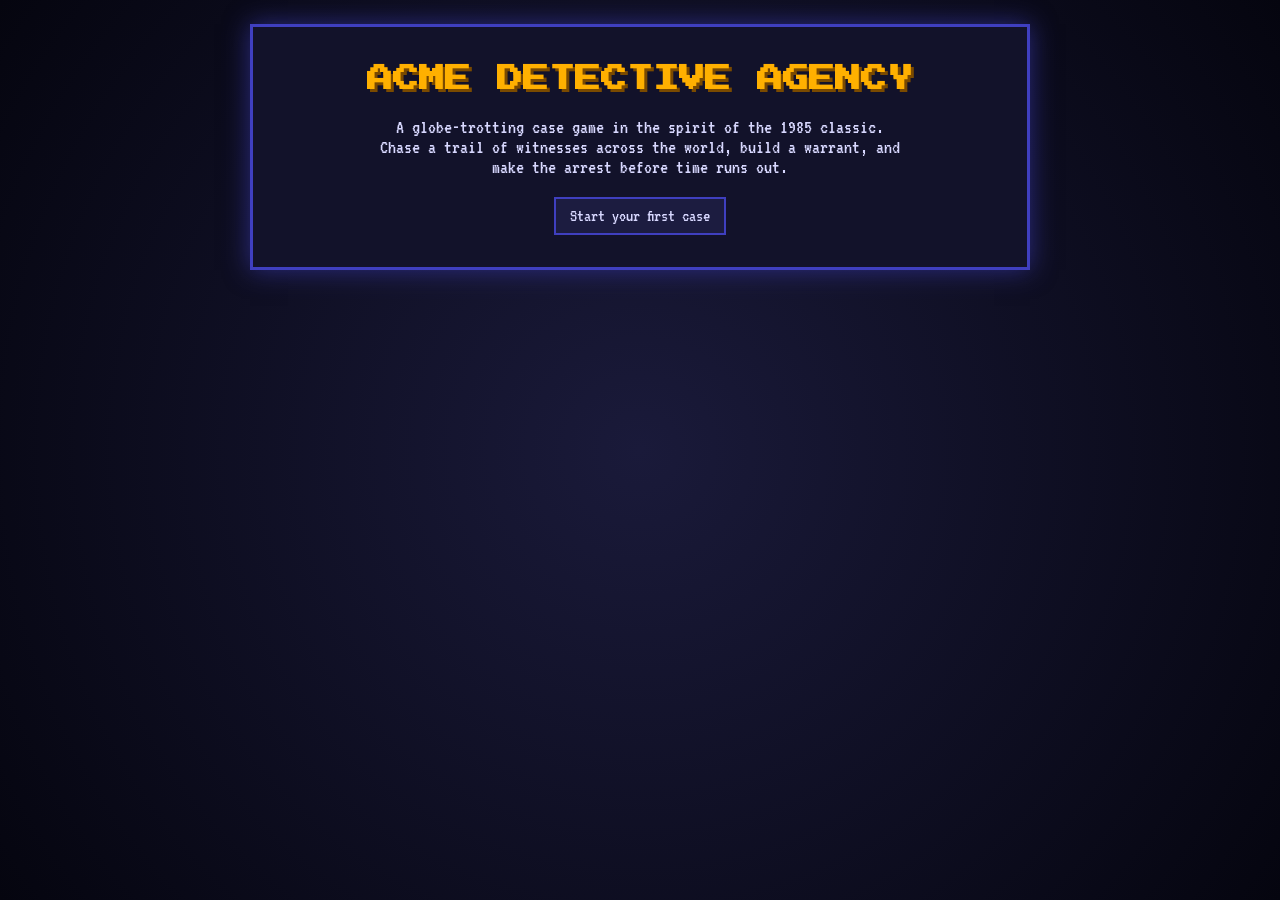
==== carmen-sandiego/index.html @ 9ad2fa1a "Add browser recreation of Where in the World is Carmen Sandiego? Reimplements the 1985 Broderbund ga" ====
<!DOCTYPE html>
<html lang="en">
<head>
<meta charset="UTF-8">
<meta name="viewport" content="width=device-width, initial-scale=1.0">
<title>Where in the World? — A Carmen Sandiego-style Case Game</title>
<link rel="stylesheet" href="style.css">
</head>
<body>
  <div id="app">
    <div id="titlecard" class="titlecard">
      <h1>ACME DETECTIVE AGENCY</h1>
      <p>A globe-trotting case game in the spirit of the 1985 classic.<br>
      Chase a trail of witnesses across the world, build a warrant, and<br>
      make the arrest before time runs out.</p>
      <button onclick="newGame()">Start your first case</button>
    </div>
    <div id="screen"></div>
  </div>

  <script src="data.js"></script>
  <script src="game.js"></script>
</body>
</html>
---- carmen-sandiego/style.css ----
@import url('https://fonts.googleapis.com/css2?family=Press+Start+2P&family=VT323&display=swap');

:root {
  --bg: #0b0b1a;
  --panel: #12122a;
  --border: #3f3fbf;
  --amber: #ffb000;
  --green: #33ff66;
  --red: #ff4d4d;
  --text: #d8d8ff;
}

* { box-sizing: border-box; }

body {
  margin: 0;
  min-height: 100vh;
  background: radial-gradient(circle at center, #1a1a3a 0%, #05050f 100%);
  color: var(--text);
  font-family: 'VT323', monospace;
  font-size: 20px;
  display: flex;
  justify-content: center;
  padding: 24px 12px;
}

#app {
  width: 100%;
  max-width: 780px;
}

#app.hidden { display: none; }

.titlecard {
  text-align: center;
  border: 3px solid var(--border);
  background: var(--panel);
  padding: 32px 20px;
  box-shadow: 0 0 24px rgba(63,63,191,0.6);
}

.titlecard h1 {
  font-family: 'Press Start 2P', monospace;
  font-size: 26px;
  color: var(--amber);
  text-shadow: 3px 3px 0 #7a4a00;
  line-height: 1.6;
  margin: 0 0 16px;
}

.titlecard p {
  color: var(--text);
  margin: 0 0 20px;
}

.statusbar {
  display: flex;
  flex-wrap: wrap;
  gap: 16px;
  justify-content: space-between;
  background: #000010;
  border: 2px solid var(--border);
  padding: 6px 12px;
  font-size: 17px;
  color: var(--green);
  margin-bottom: 10px;
}

.panel {
  border: 3px solid var(--border);
  background: var(--panel);
  padding: 20px;
  box-shadow: 0 0 20px rgba(63,63,191,0.5);
}

.panel.center { text-align: center; }

.panel h2 {
  font-family: 'Press Start 2P', monospace;
  font-size: 16px;
  color: var(--amber);
  margin: 0 0 14px;
}

.panel h3 {
  font-family: 'Press Start 2P', monospace;
  font-size: 12px;
  color: var(--green);
  margin: 18px 0 8px;
}

.muted { color: #9d9dcf; }

.btnlist {
  display: flex;
  flex-wrap: wrap;
  gap: 8px;
}

button {
  font-family: 'VT323', monospace;
  font-size: 18px;
  background: #1c1c40;
  color: var(--text);
  border: 2px solid var(--border);
  padding: 8px 14px;
  cursor: pointer;
}

button:hover:not(:disabled) {
  background: var(--border);
  color: #fff;
}

button:disabled {
  opacity: 0.4;
  cursor: not-allowed;
}

button.visited {
  border-color: var(--green);
  color: var(--green);
}

button.danger {
  border-color: var(--red);
}

button.danger:hover {
  background: var(--red);
}

.output {
  min-height: 34px;
  margin-top: 10px;
}

.clue {
  background: #000010;
  border-left: 4px solid var(--amber);
  padding: 8px 12px;
  margin: 0;
}

.clue.bad {
  border-left-color: var(--red);
}

.attrs {
  list-style: none;
  margin: 0;
  padding: 0;
  display: grid;
  grid-template-columns: 1fr 1fr;
  gap: 4px;
}

.attrs li.known { color: var(--green); }
.attrs li.unknown { color: #6a6a9a; }

.actionrow {
  display: flex;
  flex-wrap: wrap;
  gap: 8px;
  margin-top: 18px;
  border-top: 1px solid var(--border);
  padding-top: 14px;
}

.almanac-entry {
  border-bottom: 1px solid var(--border);
  padding: 10px 0;
}

.almanac-entry ul {
  margin: 6px 0 0;
  padding-left: 20px;
  color: var(--text);
}
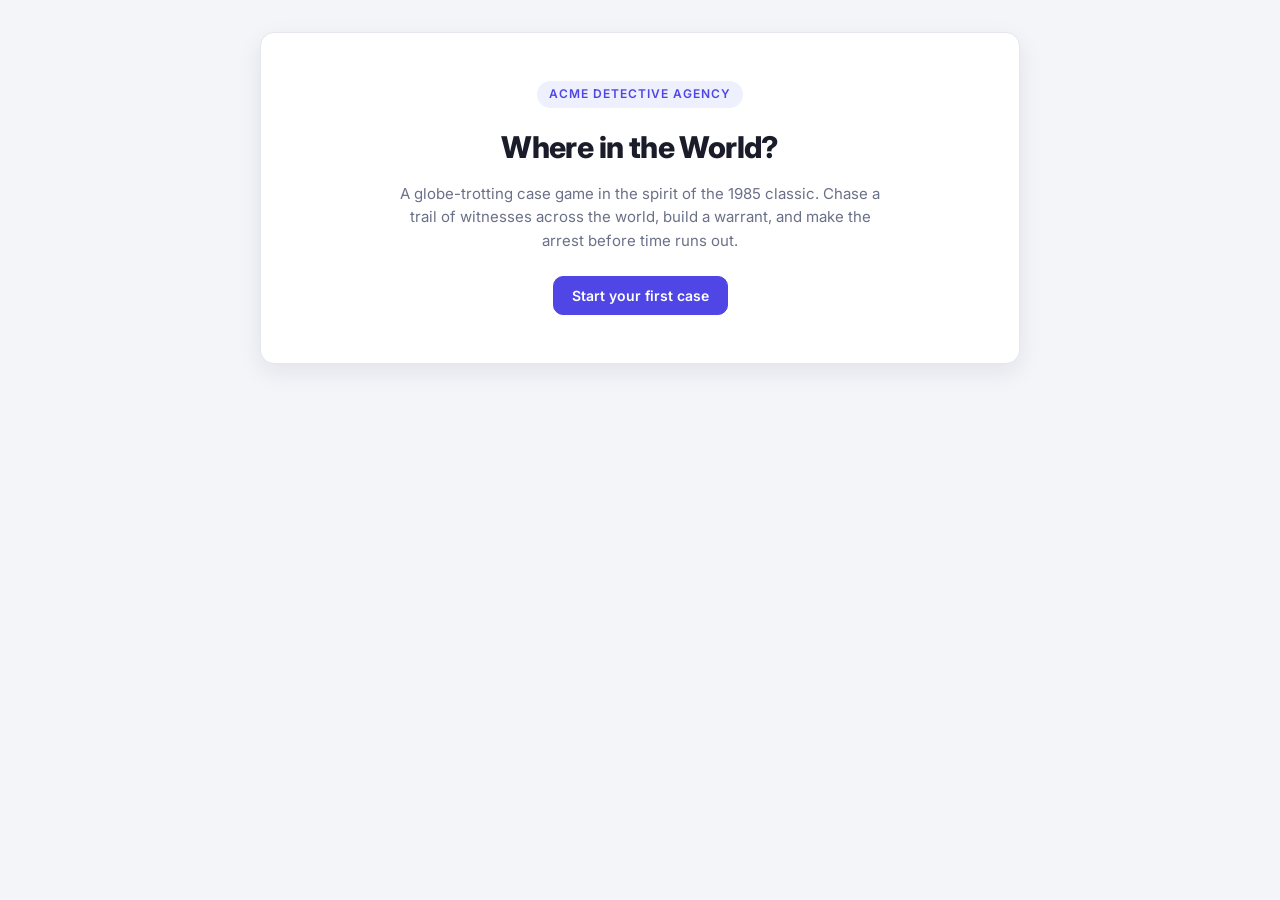
==== commit c4c3b0c9: "Restyle Carmen Sandiego game with a modern UI Swaps the retro CRT/pixel-font look for a clean modern" ====
--- a/carmen-sandiego/index.html
+++ b/carmen-sandiego/index.html
@@ -9,11 +9,12 @@
 <body>
   <div id="app">
     <div id="titlecard" class="titlecard">
-      <h1>ACME DETECTIVE AGENCY</h1>
-      <p>A globe-trotting case game in the spirit of the 1985 classic.<br>
-      Chase a trail of witnesses across the world, build a warrant, and<br>
+      <span class="eyebrow">ACME Detective Agency</span>
+      <h1>Where in the World?</h1>
+      <p>A globe-trotting case game in the spirit of the 1985 classic.
+      Chase a trail of witnesses across the world, build a warrant, and
       make the arrest before time runs out.</p>
-      <button onclick="newGame()">Start your first case</button>
+      <button class="btn btn-primary" onclick="newGame()">Start your first case</button>
     </div>
     <div id="screen"></div>
   </div>
--- a/carmen-sandiego/style.css
+++ b/carmen-sandiego/style.css
@@ -1,13 +1,23 @@
-@import url('https://fonts.googleapis.com/css2?family=Press+Start+2P&family=VT323&display=swap');
+@import url('https://fonts.googleapis.com/css2?family=Inter:wght@400;500;600;700;800&display=swap');
 
 :root {
-  --bg: #0b0b1a;
-  --panel: #12122a;
-  --border: #3f3fbf;
-  --amber: #ffb000;
-  --green: #33ff66;
-  --red: #ff4d4d;
-  --text: #d8d8ff;
+  --bg: #f4f5f9;
+  --surface: #ffffff;
+  --surface-sunken: #f1f2f8;
+  --border: #e4e6f0;
+  --text: #1a1d29;
+  --text-muted: #6b7089;
+  --accent: #4f46e5;
+  --accent-soft: #eef0fe;
+  --accent-hover: #4338ca;
+  --success: #16a34a;
+  --success-soft: #e9f9ef;
+  --danger: #dc2626;
+  --danger-soft: #fdecec;
+  --warning: #d97706;
+  --shadow-sm: 0 1px 2px rgba(20, 21, 40, 0.06);
+  --shadow-md: 0 8px 24px rgba(20, 21, 40, 0.08);
+  --radius: 14px;
 }
 
 * { box-sizing: border-box; }
@@ -15,165 +25,363 @@
 body {
   margin: 0;
   min-height: 100vh;
-  background: radial-gradient(circle at center, #1a1a3a 0%, #05050f 100%);
-  color: var(--text);
-  font-family: 'VT323', monospace;
-  font-size: 20px;
+  background: var(--bg);
+  color: var(--text);
+  font-family: 'Inter', system-ui, -apple-system, sans-serif;
+  font-size: 15px;
+  line-height: 1.55;
   display: flex;
   justify-content: center;
-  padding: 24px 12px;
+  padding: 32px 16px;
 }
 
 #app {
   width: 100%;
-  max-width: 780px;
-}
-
-#app.hidden { display: none; }
+  max-width: 760px;
+  display: flex;
+  flex-direction: column;
+  gap: 16px;
+}
+
+.hidden { display: none; }
+
+/* ---------- Title / hero ---------- */
 
 .titlecard {
   text-align: center;
-  border: 3px solid var(--border);
-  background: var(--panel);
-  padding: 32px 20px;
-  box-shadow: 0 0 24px rgba(63,63,191,0.6);
+  background: var(--surface);
+  border: 1px solid var(--border);
+  border-radius: var(--radius);
+  padding: 48px 32px;
+  box-shadow: var(--shadow-md);
+}
+
+.titlecard .eyebrow {
+  display: inline-block;
+  font-size: 12px;
+  font-weight: 600;
+  letter-spacing: 0.08em;
+  text-transform: uppercase;
+  color: var(--accent);
+  background: var(--accent-soft);
+  padding: 4px 12px;
+  border-radius: 999px;
+  margin-bottom: 16px;
 }
 
 .titlecard h1 {
-  font-family: 'Press Start 2P', monospace;
-  font-size: 26px;
-  color: var(--amber);
-  text-shadow: 3px 3px 0 #7a4a00;
-  line-height: 1.6;
-  margin: 0 0 16px;
+  font-size: 30px;
+  font-weight: 800;
+  letter-spacing: -0.02em;
+  margin: 0 0 12px;
+  color: var(--text);
 }
 
 .titlecard p {
-  color: var(--text);
-  margin: 0 0 20px;
-}
-
-.statusbar {
-  display: flex;
-  flex-wrap: wrap;
-  gap: 16px;
-  justify-content: space-between;
-  background: #000010;
-  border: 2px solid var(--border);
-  padding: 6px 12px;
-  font-size: 17px;
-  color: var(--green);
-  margin-bottom: 10px;
-}
-
-.panel {
-  border: 3px solid var(--border);
-  background: var(--panel);
-  padding: 20px;
-  box-shadow: 0 0 20px rgba(63,63,191,0.5);
-}
-
-.panel.center { text-align: center; }
-
-.panel h2 {
-  font-family: 'Press Start 2P', monospace;
+  color: var(--text-muted);
+  max-width: 480px;
+  margin: 0 auto 24px;
+}
+
+/* ---------- Stat bar ---------- */
+
+.statgrid {
+  display: grid;
+  grid-template-columns: repeat(4, 1fr);
+  gap: 10px;
+}
+
+.stat {
+  background: var(--surface);
+  border: 1px solid var(--border);
+  border-radius: 12px;
+  padding: 10px 14px;
+  box-shadow: var(--shadow-sm);
+}
+
+.stat .stat-label {
+  font-size: 11px;
+  font-weight: 600;
+  letter-spacing: 0.05em;
+  text-transform: uppercase;
+  color: var(--text-muted);
+  margin-bottom: 4px;
+}
+
+.stat .stat-value {
   font-size: 16px;
-  color: var(--amber);
-  margin: 0 0 14px;
-}
-
-.panel h3 {
-  font-family: 'Press Start 2P', monospace;
+  font-weight: 700;
+  color: var(--text);
+}
+
+.stat .stat-value.badge-on { color: var(--success); }
+.stat .stat-value.badge-off { color: var(--text-muted); }
+
+.progress-track {
+  margin-top: 6px;
+  height: 6px;
+  border-radius: 999px;
+  background: var(--surface-sunken);
+  overflow: hidden;
+}
+
+.progress-fill {
+  height: 100%;
+  border-radius: 999px;
+  background: linear-gradient(90deg, var(--accent), #7c74f0);
+  transition: width 0.3s ease;
+}
+
+.progress-fill.low { background: linear-gradient(90deg, var(--danger), #f87171); }
+
+/* ---------- Card ---------- */
+
+.card {
+  background: var(--surface);
+  border: 1px solid var(--border);
+  border-radius: var(--radius);
+  padding: 24px;
+  box-shadow: var(--shadow-md);
+}
+
+.card.center { text-align: center; }
+
+.card-title {
+  font-size: 20px;
+  font-weight: 700;
+  letter-spacing: -0.01em;
+  margin: 0 0 6px;
+  color: var(--text);
+}
+
+.card-subtitle {
+  color: var(--text-muted);
+  margin: 0 0 4px;
+}
+
+.section-label {
   font-size: 12px;
-  color: var(--green);
-  margin: 18px 0 8px;
-}
-
-.muted { color: #9d9dcf; }
-
-.btnlist {
+  font-weight: 700;
+  letter-spacing: 0.05em;
+  text-transform: uppercase;
+  color: var(--text-muted);
+  margin: 22px 0 10px;
+}
+
+.muted { color: var(--text-muted); }
+
+/* ---------- Witness chips ---------- */
+
+.chip-grid {
   display: flex;
   flex-wrap: wrap;
   gap: 8px;
 }
 
+.chip {
+  display: inline-flex;
+  align-items: center;
+  gap: 6px;
+  font-family: inherit;
+  font-size: 14px;
+  font-weight: 500;
+  background: var(--surface-sunken);
+  color: var(--text);
+  border: 1px solid var(--border);
+  border-radius: 999px;
+  padding: 8px 16px;
+  cursor: pointer;
+  transition: background 0.15s ease, border-color 0.15s ease;
+}
+
+.chip:hover:not(:disabled) {
+  background: var(--accent-soft);
+  border-color: var(--accent);
+}
+
+.chip.visited {
+  background: var(--success-soft);
+  border-color: var(--success);
+  color: var(--success);
+}
+
+/* ---------- Buttons ---------- */
+
 button {
-  font-family: 'VT323', monospace;
-  font-size: 18px;
-  background: #1c1c40;
-  color: var(--text);
-  border: 2px solid var(--border);
-  padding: 8px 14px;
+  font-family: inherit;
+}
+
+.btn {
+  font-size: 14px;
+  font-weight: 600;
+  background: var(--surface);
+  color: var(--text);
+  border: 1px solid var(--border);
+  border-radius: 10px;
+  padding: 10px 18px;
   cursor: pointer;
-}
-
-button:hover:not(:disabled) {
-  background: var(--border);
+  transition: background 0.15s ease, box-shadow 0.15s ease, border-color 0.15s ease;
+}
+
+.btn:hover:not(:disabled) {
+  border-color: var(--accent);
+  box-shadow: var(--shadow-sm);
+}
+
+.btn:disabled {
+  opacity: 0.45;
+  cursor: not-allowed;
+}
+
+.btn-primary {
+  background: var(--accent);
   color: #fff;
-}
-
-button:disabled {
-  opacity: 0.4;
-  cursor: not-allowed;
-}
-
-button.visited {
-  border-color: var(--green);
-  color: var(--green);
-}
-
-button.danger {
-  border-color: var(--red);
-}
-
-button.danger:hover {
-  background: var(--red);
-}
-
-.output {
-  min-height: 34px;
-  margin-top: 10px;
+  border-color: var(--accent);
+}
+
+.btn-primary:hover:not(:disabled) {
+  background: var(--accent-hover);
+  border-color: var(--accent-hover);
+}
+
+.btn-danger {
+  background: var(--danger);
+  color: #fff;
+  border-color: var(--danger);
+}
+
+.btn-danger:hover:not(:disabled) {
+  background: #b91c1c;
+  border-color: #b91c1c;
+}
+
+.btn-full { width: 100%; }
+
+/* ---------- Clue feed ---------- */
+
+.clue-feed {
+  min-height: 20px;
+  margin: 14px 0;
 }
 
 .clue {
-  background: #000010;
-  border-left: 4px solid var(--amber);
-  padding: 8px 12px;
+  display: flex;
+  gap: 10px;
+  background: var(--accent-soft);
+  border-left: 3px solid var(--accent);
+  border-radius: 8px;
+  padding: 12px 14px;
   margin: 0;
+  animation: clue-in 0.2s ease;
 }
 
 .clue.bad {
-  border-left-color: var(--red);
-}
-
-.attrs {
+  background: var(--danger-soft);
+  border-left-color: var(--danger);
+}
+
+.clue .clue-icon { font-size: 16px; line-height: 1.4; }
+.clue .clue-body strong { display: block; font-size: 13px; color: var(--text-muted); margin-bottom: 2px; }
+
+@keyframes clue-in {
+  from { opacity: 0; transform: translateY(-4px); }
+  to { opacity: 1; transform: translateY(0); }
+}
+
+/* ---------- Warrant attribute list ---------- */
+
+.attr-grid {
   list-style: none;
   margin: 0;
   padding: 0;
   display: grid;
   grid-template-columns: 1fr 1fr;
-  gap: 4px;
-}
-
-.attrs li.known { color: var(--green); }
-.attrs li.unknown { color: #6a6a9a; }
+  gap: 8px;
+}
+
+.attr-item {
+  display: flex;
+  align-items: baseline;
+  gap: 8px;
+  padding: 10px 12px;
+  border-radius: 10px;
+  background: var(--surface-sunken);
+  font-size: 13px;
+}
+
+.attr-item.known {
+  background: var(--success-soft);
+}
+
+.attr-item .attr-mark {
+  font-weight: 700;
+}
+
+.attr-item.known .attr-mark { color: var(--success); }
+.attr-item.unknown .attr-mark { color: var(--text-muted); }
+
+.attr-item .attr-label {
+  font-weight: 600;
+  color: var(--text-muted);
+}
+
+.attr-item.known .attr-value {
+  color: var(--text);
+  font-weight: 500;
+}
+
+/* ---------- Action row ---------- */
 
 .actionrow {
   display: flex;
   flex-wrap: wrap;
-  gap: 8px;
+  gap: 10px;
+  margin-top: 20px;
+  padding-top: 18px;
+  border-top: 1px solid var(--border);
+}
+
+/* ---------- Travel screen ---------- */
+
+.continent-group {
+  margin-bottom: 4px;
+}
+
+.continent-group .section-label {
   margin-top: 18px;
-  border-top: 1px solid var(--border);
-  padding-top: 14px;
-}
+}
+
+/* ---------- Almanac ---------- */
 
 .almanac-entry {
-  border-bottom: 1px solid var(--border);
-  padding: 10px 0;
+  border: 1px solid var(--border);
+  border-radius: 10px;
+  padding: 14px 16px;
+  margin-bottom: 10px;
+}
+
+.almanac-entry .almanac-title {
+  font-weight: 700;
+  color: var(--text);
+}
+
+.almanac-entry .almanac-country {
+  color: var(--text-muted);
+  font-weight: 400;
+  font-size: 13px;
 }
 
 .almanac-entry ul {
-  margin: 6px 0 0;
-  padding-left: 20px;
-  color: var(--text);
-}
+  margin: 8px 0 0;
+  padding-left: 18px;
+  color: var(--text-muted);
+}
+
+.almanac-entry li { margin-bottom: 2px; }
+
+/* ---------- Responsive ---------- */
+
+@media (max-width: 560px) {
+  .statgrid { grid-template-columns: repeat(2, 1fr); }
+  .attr-grid { grid-template-columns: 1fr; }
+}
